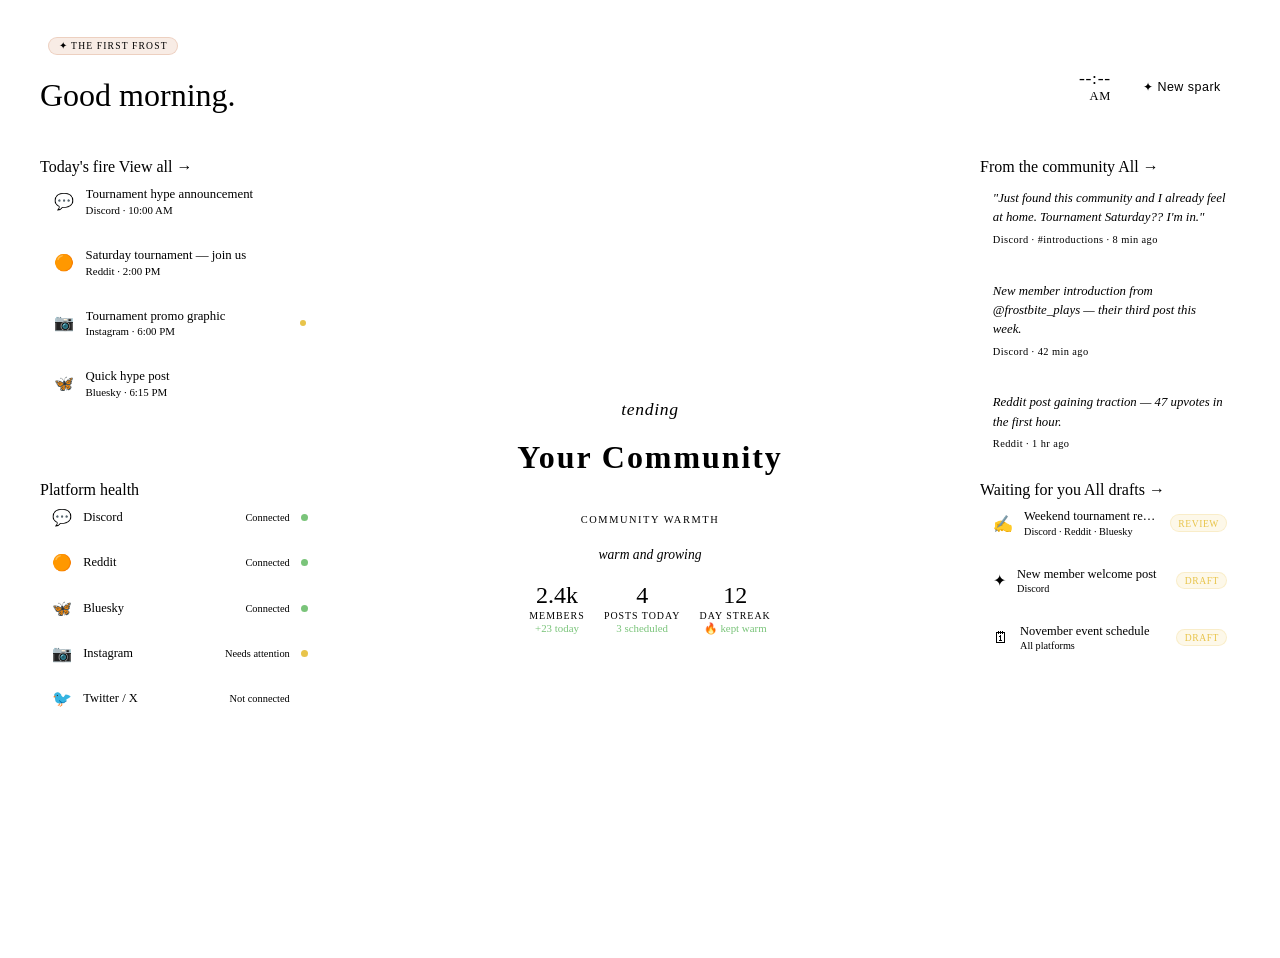
==== dashboard.html @ 23658ce7 "Create dashboard.html" ====
<!DOCTYPE html>
<html lang="en">
<head>
<meta charset="UTF-8">
<meta name="viewport" content="width=device-width, initial-scale=1.0">
<title>Commune Hearth — Your Hearth</title>
<link rel="stylesheet" href="shared/base.css">
<style>
html, body { height: 100%; overflow: hidden; }
.app-shell { display: flex; height: 100vh; }
.app-main  { flex: 1; height: 100vh; overflow-y: auto; display: flex; flex-direction: column; padding: 1.8rem 2rem; gap: 1.4rem; position: relative; }

.ambient-glow {
  position: fixed; bottom: -20%; left: calc(var(--nav-w) + 15%);
  width: 600px; height: 400px; pointer-events: none; z-index: 0;
  background: radial-gradient(ellipse, var(--hero-glow) 0%, transparent 70%);
  animation: ambBreath 8s ease-in-out infinite;
}
@keyframes ambBreath { 0%,100%{opacity:.7} 50%{opacity:1} }

/* TOPBAR */
.topbar { display: flex; align-items: center; justify-content: space-between; position: relative; z-index: 1; flex-shrink: 0; }
.greeting-eyebrow { font-size: 0.65rem; letter-spacing: 0.18em; text-transform: uppercase; color: var(--faint); margin-bottom: 0.3rem; display: flex; align-items: center; gap: 0.5rem; }
.season-badge { background: rgba(196,98,45,0.12); border: 1px solid rgba(196,98,45,0.2); border-radius: 2rem; padding: 0.15rem 0.6rem; font-size: 0.6rem; letter-spacing: 0.12em; color: var(--accent); }
.greeting-headline { font-family: var(--heading-font); font-size: clamp(1.4rem,2.5vw,2rem); font-weight: 300; line-height: 1.2; }
.greeting-headline em { font-style: italic; color: var(--accent2); }
.topbar-right { display: flex; align-items: center; gap: 0.8rem; }
.topbar-time { font-size: 0.78rem; color: var(--faint); letter-spacing: 0.06em; text-align: right; }
.topbar-time strong { display: block; font-size: 1.1rem; font-weight: 400; color: var(--muted); }
.compose-btn {
  background: var(--accent); color: var(--btn-text); border: none;
  padding: 0.6rem 1.2rem; border-radius: 2rem; font-family: 'DM Sans', sans-serif;
  font-size: 0.78rem; font-weight: 500; letter-spacing: 0.04em; cursor: pointer;
  display: flex; align-items: center; gap: 0.4rem; transition: all 0.3s;
}
.compose-btn:hover { background: var(--accent2); transform: translateY(-1px); box-shadow: 0 6px 20px rgba(var(--fire-glow-rgb),0.35); }

/* GRID */
.content-grid {
  flex: 1; display: grid; min-height: 0;
  grid-template-columns: 280px 1fr 260px;
  grid-template-rows: auto 1fr;
  gap: 1.2rem; position: relative; z-index: 1;
}

/* HEARTH CARD */
.hearth-card {
  grid-column: 2; grid-row: 1 / 3;
  display: flex; flex-direction: column; align-items: center;
  justify-content: center; gap: 1.2rem; position: relative; overflow: hidden;
}
.hearth-card::before {
  content: ''; position: absolute; inset: 0;
  background: radial-gradient(ellipse at 50% 80%, var(--hero-glow) 0%, transparent 60%);
  pointer-events: none;
}
.hearth-title { font-family: var(--heading-font); font-size: 1.1rem; font-weight: 300; font-style: italic; color: var(--muted); letter-spacing: 0.04em; }
.community-name { font-family: var(--heading-font); font-size: clamp(1.6rem,2.5vw,2.2rem); font-weight: 600; letter-spacing: 0.06em; }
.fire-container { width: 120px; position: relative; z-index: 1; }

/* WARMTH */
.warmth-row { display: flex; flex-direction: column; align-items: center; gap: 0.5rem; width: 100%; }
.warmth-label { font-size: 0.65rem; letter-spacing: 0.15em; text-transform: uppercase; color: var(--faint); }
.warmth-bar-wrap { width: 180px; height: 6px; background: rgba(255,255,255,0.06); border-radius: 3px; overflow: hidden; }
.warmth-bar { height: 100%; width: 72%; border-radius: 3px; background: linear-gradient(to right, var(--accent), var(--accent2)); box-shadow: 0 0 8px rgba(var(--fire-glow-rgb),0.5); animation: warmthPulse 3s ease-in-out infinite; }
@keyframes warmthPulse { 0%,100%{box-shadow:0 0 8px rgba(var(--fire-glow-rgb),0.4)} 50%{box-shadow:0 0 14px rgba(var(--fire-glow-rgb),0.7)} }
.warmth-reading { font-family: var(--heading-font); font-size: 0.85rem; font-style: italic; color: var(--accent2); }

/* STATS */
.quick-stats { display: flex; gap: 1.2rem; justify-content: center; }
.quick-stat { text-align: center; }
.quick-stat-num { font-family: var(--heading-font); font-size: 1.5rem; font-weight: 300; line-height: 1; }
.quick-stat-label { font-size: 0.62rem; letter-spacing: 0.1em; text-transform: uppercase; color: var(--faint); margin-top: 0.2rem; }
.quick-stat-delta { font-size: 0.68rem; color: #7ac47a; margin-top: 0.1rem; }

/* LEFT CARDS */
.todays-card    { grid-column: 1; grid-row: 1; }
.platforms-card { grid-column: 1; grid-row: 2; }

/* RIGHT CARDS */
.moments-card { grid-column: 3; grid-row: 1; }
.drafts-card  { grid-column: 3; grid-row: 2; }

/* POST ITEMS */
.post-items { display: flex; flex-direction: column; gap: 0.6rem; }
.post-item {
  display: flex; align-items: center; gap: 0.7rem;
  padding: 0.7rem 0.9rem; border: 1px solid var(--border);
  border-radius: 0.65rem; background: rgba(255,255,255,0.02);
  cursor: pointer; transition: all 0.25s;
  animation: slideIn 0.5s ease forwards; opacity: 0;
}
.post-item:hover { border-color: var(--accent); background: rgba(196,98,45,0.05); transform: translateX(3px); }
.post-item:nth-child(1){animation-delay:0.1s} .post-item:nth-child(2){animation-delay:0.2s}
.post-item:nth-child(3){animation-delay:0.3s} .post-item:nth-child(4){animation-delay:0.4s}
@keyframes slideIn { from{opacity:0;transform:translateX(-8px)} to{opacity:1;transform:translateX(0)} }
.post-info { flex: 1; min-width: 0; }
.post-title { font-size: 0.8rem; color: var(--text); white-space: nowrap; overflow: hidden; text-overflow: ellipsis; }
.post-time  { font-size: 0.68rem; color: var(--faint); margin-top: 0.1rem; }
.post-status { width: 6px; height: 6px; border-radius: 50%; flex-shrink: 0; }
.post-status.scheduled { background: var(--accent2); animation: dotBlink 2s ease-in-out infinite; }
.post-status.draft     { background: var(--faint); }
.post-status.review    { background: #e8c44a; animation: dotBlink 2s ease-in-out infinite; }
@keyframes dotBlink { 0%,100%{opacity:1} 50%{opacity:0.4} }

/* PLATFORM ROWS */
.platform-rows { display: flex; flex-direction: column; gap: 0.55rem; }
.platform-row {
  display: flex; align-items: center; gap: 0.7rem; padding: 0.55rem 0.75rem;
  border-radius: 0.5rem; background: rgba(255,255,255,0.02); transition: background 0.2s;
}
.platform-row:hover { background: var(--surface2); }
.p-name { font-size: 0.78rem; color: var(--muted); flex: 1; }
.p-indicator { width: 7px; height: 7px; border-radius: 50%; flex-shrink: 0; animation: dotBlink 2.5s ease-in-out infinite; }
.p-indicator.ok   { background: #7ac47a; }
.p-indicator.warn { background: #e8c44a; animation: dotBlink 1s ease-in-out infinite; }
.p-indicator.off  { background: var(--faint); animation: none; }
.p-status-text { font-size: 0.65rem; color: var(--faint); }

/* MOMENTS */
.moment-items { display: flex; flex-direction: column; gap: 0.7rem; }
.moment-item {
  padding: 0.8rem; border: 1px solid var(--border); border-radius: 0.65rem;
  background: rgba(255,255,255,0.02); transition: border-color 0.3s; cursor: pointer;
  animation: fadeUp 0.5s ease forwards; opacity: 0;
}
.moment-item:nth-child(1){animation-delay:0.2s} .moment-item:nth-child(2){animation-delay:0.35s}
.moment-item:nth-child(3){animation-delay:0.5s}
.moment-item:hover { border-color: rgba(196,98,45,0.3); }
@keyframes fadeUp { from{opacity:0;transform:translateY(6px)} to{opacity:1;transform:translateY(0)} }
.moment-text { font-size: 0.8rem; color: var(--muted); line-height: 1.5; font-style: italic; }
.moment-meta { font-size: 0.65rem; color: var(--faint); margin-top: 0.4rem; letter-spacing: 0.04em; }

/* DRAFTS */
.draft-items { display: flex; flex-direction: column; gap: 0.55rem; }
.draft-item {
  display: flex; align-items: center; gap: 0.7rem; padding: 0.65rem 0.8rem;
  border: 1px solid var(--border); border-radius: 0.6rem;
  cursor: pointer; transition: all 0.25s; background: rgba(255,255,255,0.02);
}
.draft-item:hover { border-color: var(--accent); background: rgba(196,98,45,0.04); }
.draft-info { flex: 1; min-width: 0; }
.draft-title { font-size: 0.78rem; color: var(--text); white-space: nowrap; overflow: hidden; text-overflow: ellipsis; }
.draft-platforms { font-size: 0.64rem; color: var(--faint); margin-top: 0.1rem; }
.draft-badge {
  font-size: 0.6rem; letter-spacing: 0.06em; text-transform: uppercase;
  padding: 0.15rem 0.45rem; border-radius: 2rem; white-space: nowrap;
  background: rgba(232,196,74,0.12); color: #e8c44a; border: 1px solid rgba(232,196,74,0.2);
}

/* STATUS BAR */
.status-bar {
  display: flex; align-items: center; gap: 1.5rem;
  padding: 0.6rem 0; border-top: 1px solid var(--border);
  flex-shrink: 0; position: relative; z-index: 1; flex-wrap: wrap;
}
.status-item { display: flex; align-items: center; gap: 0.4rem; font-size: 0.72rem; color: var(--faint); }
.status-dot { width: 5px; height: 5px; border-radius: 50%; background: #7ac47a; animation: dotBlink 3s ease-in-out infinite; }
.status-bar-right { margin-left: auto; display: flex; align-items: center; gap: 0.5rem; font-size: 0.68rem; color: var(--faint); }
.chapter-badge {
  background: rgba(196,98,45,0.1); border: 1px solid rgba(196,98,45,0.2);
  border-radius: 2rem; padding: 0.2rem 0.7rem; font-size: 0.62rem;
  letter-spacing: 0.1em; color: var(--accent); animation: chapterGlow 4s ease-in-out infinite;
}
@keyframes chapterGlow { 0%,100%{opacity:0.7} 50%{opacity:1} }

/* RESPONSIVE */
@media (max-width: 1024px) {
  .content-grid { grid-template-columns: 1fr 1fr; grid-template-rows: auto auto auto; }
  .hearth-card    { grid-column: 1/3; grid-row: 1; flex-direction: row; justify-content: space-around; }
  .todays-card    { grid-column: 1; grid-row: 2; }
  .platforms-card { grid-column: 2; grid-row: 2; }
  .moments-card   { grid-column: 1; grid-row: 3; }
  .drafts-card    { grid-column: 2; grid-row: 3; }
  html, body { overflow: auto; height: auto; }
  .app-main { overflow-y: auto; height: auto; min-height: calc(100vh - 52px); }
}
@media (max-width: 599px) {
  .content-grid { grid-template-columns: 1fr; }
  .hearth-card    { grid-column:1; grid-row:1; flex-direction: column; }
  .todays-card    { grid-column:1; grid-row:2; }
  .moments-card   { grid-column:1; grid-row:3; }
  .platforms-card { grid-column:1; grid-row:4; }
  .drafts-card    { grid-column:1; grid-row:5; }
  .topbar { flex-wrap: wrap; gap: 0.8rem; }
  .topbar-right { width: 100%; justify-content: space-between; }
  .topbar-time { display: none; }
  .status-bar-right { margin-left: 0; }
}
</style>
</head>
<body>

<div class="app-shell">
  <div id="sidebar-mount"></div>
  <div id="theme-panel-mount"></div>

  <main class="app-main">
    <div class="ambient-glow"></div>

    <!-- TOPBAR -->
    <div class="topbar">
      <div>
        <div class="greeting-eyebrow">
          <span id="date-display"></span>
          <span class="season-badge">✦ The First Frost</span>
        </div>
        <h1 class="greeting-headline" id="greeting-headline">Good morning.</h1>
      </div>
      <div class="topbar-right">
        <div class="topbar-time">
          <strong id="clock-display">--:--</strong>
          <span id="ampm-display">AM</span>
        </div>
        <button class="compose-btn" onclick="navigateTo('workspace.html')">✦ New spark</button>
      </div>
    </div>

    <!-- GRID -->
    <div class="content-grid">

      <!-- TODAY'S FIRE -->
      <div class="card todays-card">
        <div class="card-label">Today's fire <span class="card-label-action">View all →</span></div>
        <div class="post-items" id="posts-list">
          <div class="post-item"><span>💬</span><div class="post-info"><div class="post-title">Tournament hype announcement</div><div class="post-time">Discord · 10:00 AM</div></div><div class="post-status scheduled"></div></div>
          <div class="post-item"><span>🟠</span><div class="post-info"><div class="post-title">Saturday tournament — join us</div><div class="post-time">Reddit · 2:00 PM</div></div><div class="post-status scheduled"></div></div>
          <div class="post-item"><span>📷</span><div class="post-info"><div class="post-title">Tournament promo graphic</div><div class="post-time">Instagram · 6:00 PM</div></div><div class="post-status review"></div></div>
          <div class="post-item"><span>🦋</span><div class="post-info"><div class="post-title">Quick hype post</div><div class="post-time">Bluesky · 6:15 PM</div></div><div class="post-status draft"></div></div>
        </div>
      </div>

      <!-- HEARTH -->
      <div class="card hearth-card">
        <div class="hearth-title">tending</div>
        <div class="community-name" id="community-name">Your Community</div>
        <div class="fire-container" id="fire-container"></div>
        <div class="warmth-row">
          <div class="warmth-label">Community warmth</div>
          <div class="warmth-bar-wrap"><div class="warmth-bar"></div></div>
          <div class="warmth-reading">warm and growing</div>
        </div>
        <div class="quick-stats">
          <div class="quick-stat"><div class="quick-stat-num">2.4k</div><div class="quick-stat-label">Members</div><div class="quick-stat-delta">+23 today</div></div>
          <div class="quick-stat"><div class="quick-stat-num">4</div><div class="quick-stat-label">Posts today</div><div class="quick-stat-delta">3 scheduled</div></div>
          <div class="quick-stat"><div class="quick-stat-num">12</div><div class="quick-stat-label">Day streak</div><div class="quick-stat-delta">🔥 kept warm</div></div>
        </div>
      </div>

      <!-- MOMENTS -->
      <div class="card moments-card">
        <div class="card-label">From the community <span class="card-label-action">All →</span></div>
        <div class="moment-items">
          <div class="moment-item"><div class="moment-text">"Just found this community and I already feel at home. Tournament Saturday?? I'm in."</div><div class="moment-meta">Discord · #introductions · 8 min ago</div></div>
          <div class="moment-item"><div class="moment-text">New member introduction from @frostbite_plays — their third post this week.</div><div class="moment-meta">Discord · 42 min ago</div></div>
          <div class="moment-item"><div class="moment-text">Reddit post gaining traction — 47 upvotes in the first hour.</div><div class="moment-meta">Reddit · 1 hr ago</div></div>
        </div>
      </div>

      <!-- PLATFORMS -->
      <div class="card platforms-card">
        <div class="card-label">Platform health</div>
        <div class="platform-rows" id="platform-rows">
          <div class="platform-row"><span>💬</span><span class="p-name">Discord</span><span class="p-status-text">Connected</span><span class="p-indicator ok"></span></div>
          <div class="platform-row"><span>🟠</span><span class="p-name">Reddit</span><span class="p-status-text">Connected</span><span class="p-indicator ok"></span></div>
          <div class="platform-row"><span>🦋</span><span class="p-name">Bluesky</span><span class="p-status-text">Connected</span><span class="p-indicator ok"></span></div>
          <div class="platform-row"><span>📷</span><span class="p-name">Instagram</span><span class="p-status-text">Needs attention</span><span class="p-indicator warn"></span></div>
          <div class="platform-row"><span>🐦</span><span class="p-name">Twitter / X</span><span class="p-status-text">Not connected</span><span class="p-indicator off"></span></div>
        </div>
      </div>

      <!-- DRAFTS -->
      <div class="card drafts-card">
        <div class="card-label">Waiting for you <span class="card-label-action" onclick="navigateTo('workspace.html')">All drafts →</span></div>
        <div class="draft-items">
          <div class="draft-item" onclick="navigateTo('workspace.html')"><span>✍️</span><div class="draft-info"><div class="draft-title">Weekend tournament recap</div><div class="draft-platforms">Discord · Reddit · Bluesky</div></div><span class="draft-badge">Review</span></div>
          <div class="draft-item" onclick="navigateTo('workspace.html')"><span>✦</span><div class="draft-info"><div class="draft-title">New member welcome post</div><div class="draft-platforms">Discord</div></div><span class="draft-badge">Draft</span></div>
          <div class="draft-item" onclick="navigateTo('workspace.html')"><span>🗓</span><div class="draft-info"><div class="draft-title">November event schedule</div><div class="draft-platforms">All platforms</div></div><span class="draft-badge">Draft</span></div>
        </div>
      </div>

    </div>

    <!-- STATUS BAR -->
    <div class="status-bar">
      <div class="status-item"><span class="status-dot"></span>All systems tending</div>
      <div class="status-item">Last spark: 2 hours ago</div>
      <div class="status-item">4 posts this week</div>
      <div class="status-bar-right">Now playing &nbsp;<span class="chapter-badge">✦ Chapter One — The First Frost</span></div>
    </div>
  </main>
</div>

<script src="shared/storage.js"></script>
<script src="shared/theme.js"></script>
<script src="shared/nav.js"></script>
<script src="shared/fire.js"></script>
<script>
  // Guard — redirect to onboarding if not set up
  if (!HS.isOnboarded()) { window.location.href = 'onboarding.html'; }

  initTheme();
  mountSidebar('dashboard');
  mountThemePanel();
  setTimeout(syncThemePanelUI, 50);

  // Load user data
  const user = HS.getUser();
  if (user.community) {
    document.getElementById('community-name').textContent = user.community;
    document.title = user.community + ' Hearth — Commune Hearth';
  }
  document.getElementById('greeting-headline').innerHTML = buildGreeting(user.name);
  startClock('clock-display', 'ampm-display');
  formatDate(document.getElementById('date-display'));

  // Mount fire
  mountFire('fire-container');
</script>
</body>
</html>
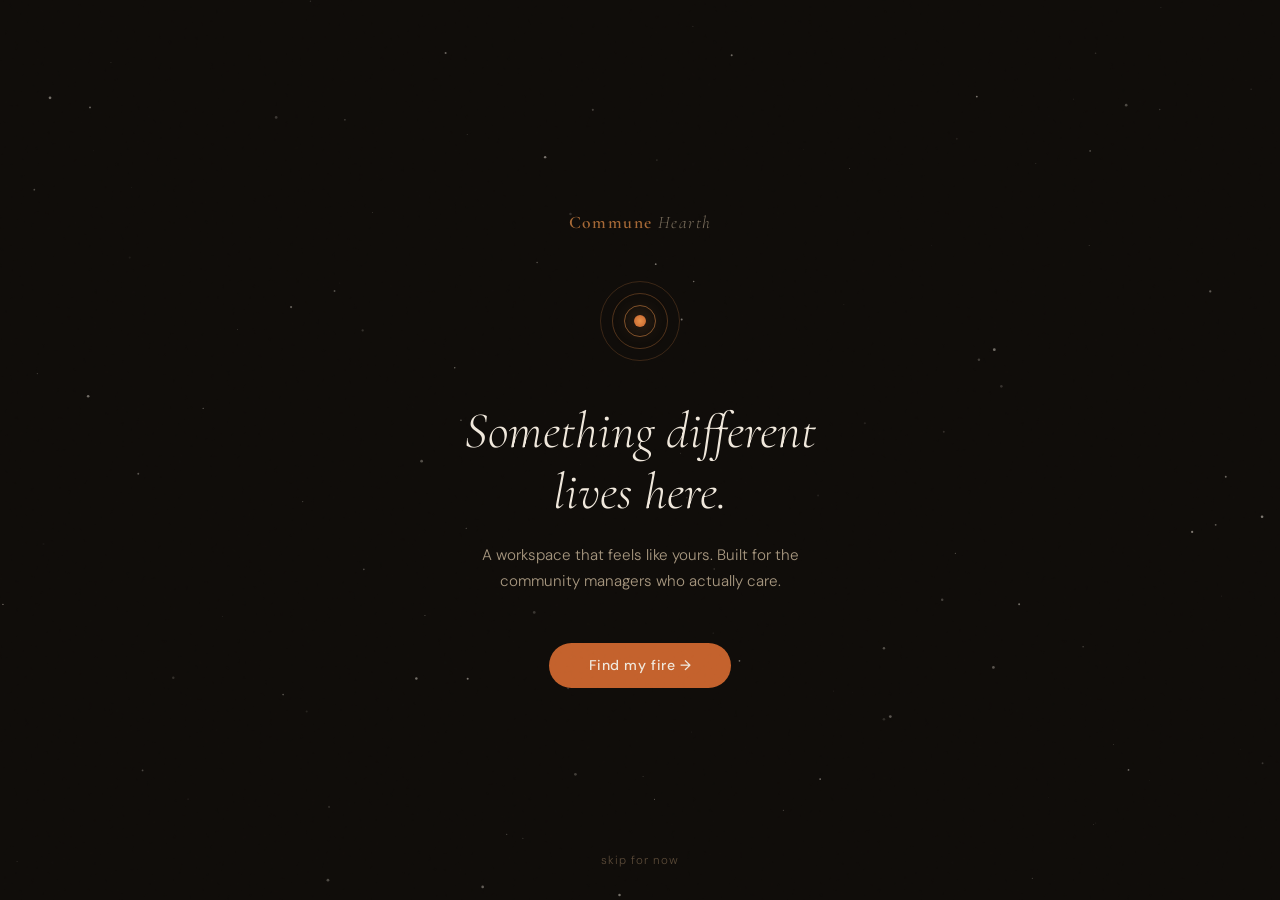
==== commit 5e23948e: "Update dashboard.html" ====
--- a/dashboard.html
+++ b/dashboard.html
@@ -56,7 +56,29 @@
 }
 .hearth-title { font-family: var(--heading-font); font-size: 1.1rem; font-weight: 300; font-style: italic; color: var(--muted); letter-spacing: 0.04em; }
 .community-name { font-family: var(--heading-font); font-size: clamp(1.6rem,2.5vw,2.2rem); font-weight: 600; letter-spacing: 0.06em; }
-.fire-container { width: 120px; position: relative; z-index: 1; }
+
+/* ARCH SCENE */
+.hearth-scene {
+  position: relative; width: 100%; flex: 1;
+  display: flex; align-items: flex-end; justify-content: center;
+  min-height: 220px; max-height: 320px;
+}
+#hearth-ember-canvas {
+  position: absolute; inset: 0; width: 100%; height: 100%;
+  pointer-events: none; z-index: 2;
+}
+.hearth-arch {
+  position: absolute; bottom: 0; left: 50%; transform: translateX(-50%);
+  width: 88%; z-index: 0; opacity: 0.55;
+}
+.hearth-hearthstone {
+  position: absolute; bottom: 0; left: 50%; transform: translateX(-50%);
+  width: 75%; z-index: 1;
+}
+.fire-container {
+  width: 170px; position: relative; z-index: 3;
+  margin-bottom: 18px; flex-shrink: 0;
+}
 
 /* WARMTH */
 .warmth-row { display: flex; flex-direction: column; align-items: center; gap: 0.5rem; width: 100%; }
@@ -150,17 +172,28 @@
 
 /* STATUS BAR */
 .status-bar {
-  display: flex; align-items: center; gap: 1.5rem;
-  padding: 0.6rem 0; border-top: 1px solid var(--border);
-  flex-shrink: 0; position: relative; z-index: 1; flex-wrap: wrap;
-}
-.status-item { display: flex; align-items: center; gap: 0.4rem; font-size: 0.72rem; color: var(--faint); }
-.status-dot { width: 5px; height: 5px; border-radius: 50%; background: #7ac47a; animation: dotBlink 3s ease-in-out infinite; }
-.status-bar-right { margin-left: auto; display: flex; align-items: center; gap: 0.5rem; font-size: 0.68rem; color: var(--faint); }
+  display: flex; align-items: center;
+  gap: 1rem; padding: 0.5rem 0;
+  border-top: 1px solid var(--border);
+  flex-shrink: 0; position: relative; z-index: 1;
+  overflow: hidden;
+}
+.status-item {
+  display: flex; align-items: center; gap: 0.4rem;
+  font-size: 0.68rem; color: var(--faint);
+  white-space: nowrap; flex-shrink: 0;
+}
+.status-dot { width: 5px; height: 5px; border-radius: 50%; background: #7ac47a; animation: dotBlink 3s ease-in-out infinite; flex-shrink: 0; }
+.status-bar-right {
+  margin-left: auto; display: flex; align-items: center;
+  gap: 0.5rem; font-size: 0.68rem; color: var(--faint);
+  white-space: nowrap; flex-shrink: 0;
+}
 .chapter-badge {
   background: rgba(196,98,45,0.1); border: 1px solid rgba(196,98,45,0.2);
   border-radius: 2rem; padding: 0.2rem 0.7rem; font-size: 0.62rem;
   letter-spacing: 0.1em; color: var(--accent); animation: chapterGlow 4s ease-in-out infinite;
+  white-space: nowrap;
 }
 @keyframes chapterGlow { 0%,100%{opacity:0.7} 50%{opacity:1} }
 
@@ -183,6 +216,8 @@
   .platforms-card { grid-column:1; grid-row:4; }
   .drafts-card    { grid-column:1; grid-row:5; }
   .topbar { flex-wrap: wrap; gap: 0.8rem; }
+  .status-item:not(:first-child) { display: none; }
+  .status-bar-right { margin-left: auto; }
   .topbar-right { width: 100%; justify-content: space-between; }
   .topbar-time { display: none; }
   .status-bar-right { margin-left: 0; }
@@ -234,7 +269,47 @@
       <div class="card hearth-card">
         <div class="hearth-title">tending</div>
         <div class="community-name" id="community-name">Your Community</div>
-        <div class="fire-container" id="fire-container"></div>
+
+        <!-- SCENE: arch + fire + embers -->
+        <div class="hearth-scene">
+          <canvas id="hearth-ember-canvas"></canvas>
+
+          <!-- ARCH (SVG silhouette) -->
+          <svg class="hearth-arch" viewBox="0 0 320 200" xmlns="http://www.w3.org/2000/svg">
+            <path d="M10,200 L10,90 Q10,20 80,20 L160,20 Q230,20 230,90 L230,200 Z"
+              fill="none" stroke="var(--accent)" stroke-width="2.5"
+              stroke-linecap="round" stroke-linejoin="round"
+              stroke-dasharray="6,4" opacity="0.5"/>
+            <path d="M30,200 L30,95 Q30,42 80,42 L160,42 Q210,42 210,95 L210,200 Z"
+              fill="var(--accent)" opacity="0.04"/>
+            <!-- keystone -->
+            <polygon points="110,14 130,14 135,28 105,28"
+              fill="var(--accent)" opacity="0.3"/>
+            <!-- side bricks suggestion -->
+            <line x1="10" y1="120" x2="30" y2="120" stroke="var(--accent)" stroke-width="1" opacity="0.25"/>
+            <line x1="10" y1="150" x2="30" y2="150" stroke="var(--accent)" stroke-width="1" opacity="0.25"/>
+            <line x1="10" y1="180" x2="30" y2="180" stroke="var(--accent)" stroke-width="1" opacity="0.25"/>
+            <line x1="210" y1="120" x2="230" y2="120" stroke="var(--accent)" stroke-width="1" opacity="0.25"/>
+            <line x1="210" y1="150" x2="230" y2="150" stroke="var(--accent)" stroke-width="1" opacity="0.25"/>
+            <line x1="210" y1="180" x2="230" y2="180" stroke="var(--accent)" stroke-width="1" opacity="0.25"/>
+          </svg>
+
+          <!-- HEARTHSTONE (the floor shelf) -->
+          <svg class="hearth-hearthstone" viewBox="0 0 300 28" xmlns="http://www.w3.org/2000/svg">
+            <rect x="0" y="6" width="300" height="16" rx="4"
+              fill="var(--accent)" opacity="0.12"/>
+            <rect x="8" y="2" width="284" height="10" rx="3"
+              fill="var(--accent)" opacity="0.08"/>
+            <!-- stone seams -->
+            <line x1="75"  y1="6" x2="75"  y2="22" stroke="var(--accent)" stroke-width="0.8" opacity="0.2"/>
+            <line x1="150" y1="6" x2="150" y2="22" stroke="var(--accent)" stroke-width="0.8" opacity="0.2"/>
+            <line x1="225" y1="6" x2="225" y2="22" stroke="var(--accent)" stroke-width="0.8" opacity="0.2"/>
+          </svg>
+
+          <!-- FIRE -->
+          <div class="fire-container" id="fire-container"></div>
+        </div>
+
         <div class="warmth-row">
           <div class="warmth-label">Community warmth</div>
           <div class="warmth-bar-wrap"><div class="warmth-bar"></div></div>
@@ -316,6 +391,107 @@
 
   // Mount fire
   mountFire('fire-container');
+
+  // ── HEARTH CARD EMBERS ───────────────────────────────────
+  (function initHearthEmbers() {
+    const canvas = document.getElementById('hearth-ember-canvas');
+    if (!canvas) return;
+    const ctx = canvas.getContext('2d');
+
+    function resize() {
+      canvas.width  = canvas.offsetWidth;
+      canvas.height = canvas.offsetHeight;
+    }
+    resize();
+    window.addEventListener('resize', resize);
+
+    function getColors() {
+      const s = getComputedStyle(document.documentElement);
+      return [
+        s.getPropertyValue('--accent').trim()       || '#c4622d',
+        s.getPropertyValue('--accent2').trim()      || '#e8924a',
+        s.getPropertyValue('--fire-bright').trim()  || '#ffe066',
+        s.getPropertyValue('--fire-top').trim()     || '#fff5cc',
+      ];
+    }
+
+    function spawn() {
+      const w = canvas.width, h = canvas.height;
+      const colors = getColors();
+      // Embers rise from the fire area — center bottom of canvas
+      const spread = w * 0.22;
+      return {
+        x:       w * 0.5 + (Math.random() - 0.5) * spread,
+        y:       h * 0.78,
+        r:       0.8 + Math.random() * 3.2,
+        vx:      (Math.random() - 0.5) * 0.55,
+        vy:      -(0.5 + Math.random() * 1.4),
+        alpha:   0,
+        maxAlpha: 0.2 + Math.random() * 0.55,
+        life:    0,
+        maxLife: 90 + Math.random() * 140,
+        color:   colors[Math.floor(Math.random() * colors.length)],
+        wobble:  (Math.random() - 0.5) * 0.018,
+      };
+    }
+
+    let embers = [];
+    for (let i = 0; i < 18; i++) {
+      const e = spawn();
+      e.life = Math.random() * e.maxLife;
+      embers.push(e);
+    }
+
+    function draw() {
+      ctx.clearRect(0, 0, canvas.width, canvas.height);
+
+      if (Math.random() < 0.12 && embers.length < 26) embers.push(spawn());
+      embers = embers.filter(e => e.life < e.maxLife);
+
+      embers.forEach(e => {
+        e.life++;
+        e.vx += e.wobble;
+        e.x  += e.vx;
+        e.y  += e.vy;
+
+        const quarter = e.maxLife * 0.25;
+        if (e.life < quarter) {
+          e.alpha = e.maxAlpha * (e.life / quarter);
+        } else if (e.life > e.maxLife * 0.65) {
+          e.alpha = e.maxAlpha * (1 - (e.life - e.maxLife * 0.65) / (e.maxLife * 0.35));
+        } else {
+          e.alpha = e.maxAlpha;
+        }
+        e.alpha = Math.max(0, e.alpha);
+
+        ctx.save();
+        ctx.globalAlpha = e.alpha;
+
+        // Glow for larger embers
+        if (e.r > 2) {
+          const grd = ctx.createRadialGradient(e.x, e.y, 0, e.x, e.y, e.r * 3);
+          grd.addColorStop(0, e.color + '50');
+          grd.addColorStop(1, 'transparent');
+          ctx.beginPath();
+          ctx.arc(e.x, e.y, e.r * 3, 0, Math.PI * 2);
+          ctx.fillStyle = grd;
+          ctx.fill();
+        }
+
+        // Ember dot — slightly oval, rotates as it rises
+        ctx.beginPath();
+        ctx.ellipse(e.x, e.y, e.r, e.r * 0.7, e.life * 0.03, 0, Math.PI * 2);
+        ctx.fillStyle = e.color;
+        ctx.fill();
+
+        ctx.restore();
+      });
+
+      requestAnimationFrame(draw);
+    }
+
+    draw();
+  })();
 </script>
 </body>
 </html>
--- a/shared/base.css
+++ b/shared/base.css
@@ -0,0 +1,279 @@
+/* ============================================================
+   Commune Hearth — Base Styles
+   Shared across all pages. Page-specific styles live in
+   each HTML file's <style> block.
+   ============================================================ */
+
+@import url('https://fonts.googleapis.com/css2?family=Cormorant+Garamond:ital,wght@0,300;0,400;0,600;1,300;1,400&family=DM+Sans:wght@300;400;500&family=Syne:wght@400;700;800&family=Fraunces:ital,wght@0,300;0,600;1,300;1,600&display=swap');
+
+/* ── CSS VARIABLES (defaults — overridden by theme.js) ── */
+:root {
+  --bg: #100d0a; --bg2: #1a1410; --bg3: #221a12;
+  --surface: rgba(255,255,255,0.04); --surface2: rgba(255,255,255,0.07);
+  --border: rgba(255,255,255,0.07); --border2: rgba(255,255,255,0.13);
+  --accent: #c4622d; --accent2: #e8924a;
+  --text: #f0e8dc; --muted: #a89880; --faint: #5a4a38;
+  --btn-text: #f0e8dc; --never-bg: #2d1f0e;
+  --heading-font: 'Cormorant Garamond', serif; --heading-weight: 300;
+  --active-nav-bg: rgba(196,98,45,0.15); --hero-glow: rgba(196,98,45,0.15);
+  --fire-core: #ff4500; --fire-mid: #ff8c00; --fire-bright: #ffe066;
+  --fire-top: #fff5cc; --fire-glow-rgb: 255,107,0;
+  --nav-w: 64px;
+}
+
+/* ── RESET ── */
+*, *::before, *::after { box-sizing: border-box; margin: 0; padding: 0; }
+
+/* ── BASE ── */
+html { scroll-behavior: smooth; }
+body {
+  background-color: var(--bg);
+  color: var(--text);
+  font-family: 'DM Sans', sans-serif;
+  font-weight: 300;
+  overflow-x: hidden;
+  transition: background-color 0.35s, color 0.35s,
+              opacity 0.28s ease, transform 0.28s ease;
+}
+
+/* ── GRAIN ── */
+body::before {
+  content: ''; position: fixed; inset: 0; pointer-events: none; z-index: 999;
+  background-image: url("data:image/svg+xml,%3Csvg viewBox='0 0 200 200' xmlns='http://www.w3.org/2000/svg'%3E%3Cfilter id='n'%3E%3CfeTurbulence type='fractalNoise' baseFrequency='0.85' numOctaves='4' stitchTiles='stitch'/%3E%3C/filter%3E%3Crect width='100%25' height='100%25' filter='url(%23n)' opacity='0.025'/%3E%3C/svg%3E");
+  opacity: 0.3;
+}
+
+/* ── PAGE TRANSITIONS ── */
+body.page-exit  { opacity: 0; transform: translateY(-6px); }
+body.page-enter { opacity: 0; transform: translateY(8px);  }
+
+/* ── SCROLLBAR ── */
+::-webkit-scrollbar { width: 4px; height: 4px; }
+::-webkit-scrollbar-track { background: transparent; }
+::-webkit-scrollbar-thumb { background: var(--faint); border-radius: 2px; }
+
+/* ── SIDEBAR ── */
+#sidebar-mount {
+  width: var(--nav-w); height: 100vh;
+  background: var(--bg2); border-right: 1px solid var(--border);
+  display: flex; flex-direction: column;
+  align-items: center; padding: 1.2rem 0;
+  flex-shrink: 0; z-index: 10;
+  transition: background 0.35s, border-color 0.35s;
+  position: relative;
+}
+.sidebar-logo {
+  width: 34px; height: 34px; border-radius: 50%;
+  background: radial-gradient(circle at 40% 40%, var(--accent2), var(--accent));
+  display: flex; align-items: center; justify-content: center;
+  font-size: 0.9rem; margin-bottom: 2rem; flex-shrink: 0;
+  box-shadow: 0 0 16px rgba(196,98,45,0.35);
+  animation: logoGlow 4s ease-in-out infinite; cursor: pointer;
+}
+@keyframes logoGlow {
+  0%,100%{box-shadow:0 0 16px rgba(196,98,45,0.35)}
+  50%{box-shadow:0 0 28px rgba(232,146,74,0.55)}
+}
+.nav-items {
+  display: flex; flex-direction: column;
+  gap: 0.2rem; flex: 1; width: 100%; padding: 0 0.6rem;
+}
+.nav-item {
+  width: 100%; aspect-ratio: 1; border-radius: 0.6rem;
+  display: flex; align-items: center; justify-content: center;
+  font-size: 1.1rem; cursor: pointer; transition: all 0.2s;
+  position: relative; background: none; border: none; color: var(--muted);
+}
+.nav-item:hover { background: var(--surface); color: var(--text); }
+.nav-item.active { background: var(--active-nav-bg); color: var(--accent2); }
+.nav-icon { pointer-events: none; }
+.nav-tooltip {
+  position: absolute; left: calc(100% + 0.7rem); top: 50%;
+  transform: translateY(-50%); background: var(--bg3);
+  border: 1px solid var(--border2); color: var(--text);
+  font-size: 0.7rem; letter-spacing: 0.06em; padding: 0.28rem 0.65rem;
+  border-radius: 0.4rem; white-space: nowrap;
+  opacity: 0; pointer-events: none; transition: opacity 0.2s; z-index: 100;
+}
+.nav-item:hover .nav-tooltip { opacity: 1; }
+.sidebar-bottom {
+  padding: 0 0.6rem; display: flex;
+  flex-direction: column; gap: 0.2rem; width: 100%;
+}
+.sidebar-avatar {
+  width: 100%; aspect-ratio: 1; border-radius: 0.6rem;
+  background: var(--surface2); border: 1px solid var(--border);
+  display: flex; align-items: center; justify-content: center;
+  font-family: var(--heading-font); font-size: 1rem; font-weight: 600;
+  color: var(--muted); cursor: pointer; transition: all 0.2s;
+}
+.sidebar-avatar:hover { border-color: var(--accent); color: var(--accent2); }
+
+/* ── COMMON LAYOUT ── */
+.app-shell { display: flex; height: 100vh; overflow: hidden; }
+.app-main  { flex: 1; height: 100vh; overflow-y: auto; }
+
+/* ── CARD ── */
+.card {
+  background: var(--surface); border: 1px solid var(--border);
+  border-radius: 1rem; padding: 1.3rem; transition: border-color 0.3s;
+}
+.card:hover { border-color: var(--border2); }
+.card-label {
+  font-size: 0.62rem; letter-spacing: 0.18em; text-transform: uppercase;
+  color: var(--faint); margin-bottom: 0.9rem;
+  display: flex; align-items: center; justify-content: space-between;
+  transition: color 0.35s;
+}
+.card-label-action {
+  font-size: 0.6rem; color: var(--accent); cursor: pointer;
+  letter-spacing: 0.08em; transition: color 0.2s;
+}
+.card-label-action:hover { color: var(--accent2); }
+
+/* ── BUTTONS ── */
+.btn-primary {
+  background: var(--accent); color: var(--btn-text); border: none;
+  padding: 0.88rem 2.1rem; border-radius: 3rem;
+  font-family: 'DM Sans', sans-serif; font-size: 0.88rem;
+  font-weight: 500; letter-spacing: 0.04em;
+  cursor: pointer; text-decoration: none; display: inline-block;
+  transition: background 0.3s, transform 0.3s, box-shadow 0.3s;
+}
+.btn-primary:hover {
+  background: var(--accent2); transform: translateY(-2px);
+  box-shadow: 0 8px 28px rgba(var(--fire-glow-rgb),0.3);
+}
+.btn-ghost {
+  background: none; border: 1px solid var(--border2);
+  color: var(--muted); padding: 0.88rem 1.6rem; border-radius: 3rem;
+  font-family: 'DM Sans', sans-serif; font-size: 0.88rem;
+  cursor: pointer; transition: all 0.3s;
+}
+.btn-ghost:hover { color: var(--text); border-color: var(--muted); }
+
+/* ── SECTION LABEL ── */
+.section-label {
+  font-size: 0.68rem; letter-spacing: 0.2em; text-transform: uppercase;
+  color: var(--accent); margin-bottom: 1.5rem;
+  display: flex; align-items: center; gap: 0.8rem; transition: color 0.35s;
+}
+.section-label::before {
+  content: ''; display: block; width: 1.8rem; height: 1px;
+  background: var(--accent); transition: background 0.35s;
+}
+
+/* ── THEME PANEL ── */
+#theme-panel-mount { position: relative; }
+.tp-overlay {
+  position: fixed; inset: 0; z-index: 200;
+  background: rgba(0,0,0,0.45); backdrop-filter: blur(4px);
+  opacity: 0; pointer-events: none; transition: opacity 0.3s;
+}
+.tp-overlay.open { opacity: 1; pointer-events: all; }
+.tp-panel {
+  position: fixed; top: 0; left: 0; bottom: 0; z-index: 201;
+  width: 300px; background: var(--bg2); border-right: 1px solid var(--border2);
+  padding: 1.8rem 1.4rem; display: flex; flex-direction: column;
+  gap: 1.1rem; overflow-y: auto;
+  transition: transform 0.35s cubic-bezier(0.34,1.2,0.64,1);
+  transform: translateX(-100%);
+}
+.tp-panel.open { transform: translateX(var(--nav-w)); }
+.tp-close {
+  position: absolute; top: 1.2rem; right: 1.2rem;
+  background: none; border: none; color: var(--faint);
+  cursor: pointer; font-size: 1rem; transition: color 0.2s;
+}
+.tp-close:hover { color: var(--text); }
+.tp-head {}
+.tp-title {
+  font-family: var(--heading-font); font-size: 1.4rem;
+  font-weight: 300; font-style: italic; color: var(--text);
+}
+.tp-sub { font-size: 0.72rem; letter-spacing: 0.1em; text-transform: uppercase; color: var(--faint); }
+.tp-sect-label {
+  font-size: 0.62rem; letter-spacing: 0.16em; text-transform: uppercase; color: var(--faint);
+}
+.tp-presets { display: grid; grid-template-columns: repeat(2,1fr); gap: 0.7rem; }
+.tp-preset {
+  border-radius: 0.75rem; border: 2px solid transparent;
+  cursor: pointer; overflow: hidden; transition: all 0.25s; position: relative;
+}
+.tp-preset:hover { transform: scale(1.03); }
+.tp-preset.active { border-color: var(--accent2); }
+.tp-swatch { width: 100%; aspect-ratio: 16/9; }
+.tp-preset span {
+  position: absolute; bottom: 0; left: 0; right: 0; padding: 0.25rem 0.5rem;
+  background: rgba(0,0,0,0.5); font-size: 0.65rem; letter-spacing: 0.1em;
+  text-transform: uppercase; color: #fff;
+}
+.tp-divider { height: 1px; background: var(--border); }
+.tp-colors { display: flex; flex-direction: column; gap: 0.65rem; }
+.tp-row { display: flex; align-items: center; gap: 0.6rem; }
+.tp-label { font-size: 0.75rem; color: var(--muted); flex: 1; }
+.tp-sw-wrap {
+  width: 1.6rem; height: 1.6rem; border-radius: 0.35rem;
+  border: 1px solid var(--border2); overflow: hidden;
+  position: relative; cursor: pointer; flex-shrink: 0;
+}
+.tp-sw-wrap input[type="color"] {
+  position: absolute; inset: -4px; width: calc(100% + 8px);
+  height: calc(100% + 8px); opacity: 0; cursor: pointer; border: none;
+}
+.tp-sw-vis { width: 100%; height: 100%; pointer-events: none; }
+.tp-hex {
+  width: 5.2rem; background: var(--surface); border: 1px solid var(--border);
+  border-radius: 0.4rem; padding: 0.26rem 0.5rem; color: var(--text);
+  font-family: 'DM Sans', sans-serif; font-size: 0.7rem;
+  letter-spacing: 0.05em; outline: none; transition: border-color 0.2s;
+  text-transform: uppercase;
+}
+.tp-hex:focus { border-color: var(--accent); }
+.tp-hex.invalid { border-color: #e84040; }
+.tp-reset {
+  width: 100%; background: var(--surface); border: 1px solid var(--border);
+  border-radius: 0.6rem; padding: 0.5rem; color: var(--muted);
+  font-family: 'DM Sans', sans-serif; font-size: 0.72rem;
+  letter-spacing: 0.08em; text-transform: uppercase; cursor: pointer;
+  transition: all 0.2s;
+}
+.tp-reset:hover { border-color: var(--accent); color: var(--text); }
+.tp-chapter {
+  font-size: 0.72rem; color: var(--faint); line-height: 1.6;
+  padding-top: 0.5rem; border-top: 1px solid var(--border);
+}
+.tp-chapter em { color: var(--accent); font-style: italic; }
+
+/* ── TOAST ── */
+.hearth-toast {
+  position: fixed; bottom: 2.5rem; left: 50%; transform: translateX(-50%) translateY(8px);
+  background: var(--bg3); border: 1px solid var(--border2);
+  color: var(--muted); font-size: 0.78rem; letter-spacing: 0.04em;
+  padding: 0.55rem 1.2rem; border-radius: 2rem; z-index: 500;
+  font-family: 'DM Sans', sans-serif; font-style: italic;
+  opacity: 0; transition: all 0.3s ease; pointer-events: none;
+  white-space: nowrap;
+}
+.hearth-toast.visible { opacity: 1; transform: translateX(-50%) translateY(0); }
+
+/* ── MOBILE SIDEBAR ── */
+@media (max-width: 599px) {
+  :root { --nav-w: 0px; }
+  #sidebar-mount {
+    width: 100%; height: 52px; flex-direction: row;
+    position: fixed; bottom: 0; left: 0; right: 0; height: 52px;
+    border-right: none; border-top: 1px solid var(--border);
+    padding: 0 0.5rem; justify-content: space-around;
+    overflow-x: auto; z-index: 50;
+  }
+  .sidebar-logo { margin: 0 0.3rem 0 0; width: 26px; height: 26px; font-size: 0.7rem; }
+  .nav-items { flex-direction: row; padding: 0; justify-content: space-around; }
+  .nav-item  { width: 40px; height: 40px; aspect-ratio: auto; font-size: 0.95rem; }
+  .nav-tooltip { display: none; }
+  .sidebar-bottom { flex-direction: row; padding: 0; }
+  .sidebar-avatar { width: 36px; height: 36px; aspect-ratio: auto; font-size: 0.85rem; }
+  .app-shell { flex-direction: column; }
+  .app-main { padding-bottom: 60px; height: auto; overflow-y: auto; }
+  .tp-panel { left: 0; width: 100%; }
+}
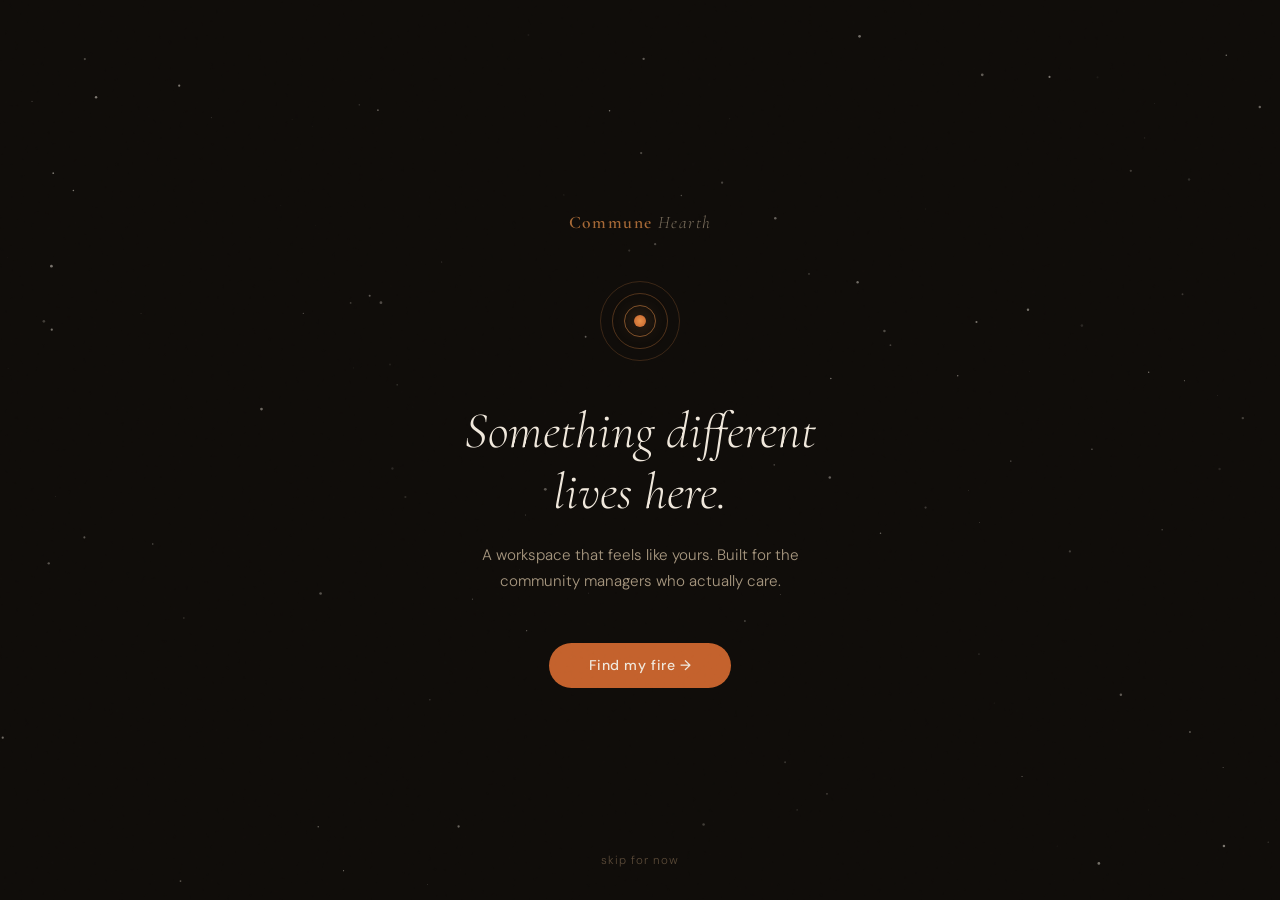
==== commit b1cc173e: "Update dashboard.html" ====
--- a/dashboard.html
+++ b/dashboard.html
@@ -47,11 +47,13 @@
 .hearth-card {
   grid-column: 2; grid-row: 1 / 3;
   display: flex; flex-direction: column; align-items: center;
-  justify-content: center; gap: 1.2rem; position: relative; overflow: hidden;
+  justify-content: space-between; gap: 0.8rem;
+  position: relative; overflow: hidden;
+  padding: 1.3rem 1rem;
 }
 .hearth-card::before {
   content: ''; position: absolute; inset: 0;
-  background: radial-gradient(ellipse at 50% 80%, var(--hero-glow) 0%, transparent 60%);
+  background: radial-gradient(ellipse at 50% 75%, var(--hero-glow) 0%, transparent 60%);
   pointer-events: none;
 }
 .hearth-title { font-family: var(--heading-font); font-size: 1.1rem; font-weight: 300; font-style: italic; color: var(--muted); letter-spacing: 0.04em; }
@@ -62,6 +64,7 @@
   position: relative; width: 100%; flex: 1;
   display: flex; align-items: flex-end; justify-content: center;
   min-height: 220px; max-height: 320px;
+  overflow: hidden;
 }
 #hearth-ember-canvas {
   position: absolute; inset: 0; width: 100%; height: 100%;
@@ -69,15 +72,15 @@
 }
 .hearth-arch {
   position: absolute; bottom: 0; left: 50%; transform: translateX(-50%);
-  width: 88%; z-index: 0; opacity: 0.55;
+  width: 70%; z-index: 0; opacity: 0.5;
 }
 .hearth-hearthstone {
   position: absolute; bottom: 0; left: 50%; transform: translateX(-50%);
-  width: 75%; z-index: 1;
+  width: 55%; z-index: 1;
 }
 .fire-container {
   width: 170px; position: relative; z-index: 3;
-  margin-bottom: 18px; flex-shrink: 0;
+  margin-bottom: 22px; flex-shrink: 0;
 }
 
 /* WARMTH */
@@ -295,15 +298,14 @@
           </svg>
 
           <!-- HEARTHSTONE (the floor shelf) -->
-          <svg class="hearth-hearthstone" viewBox="0 0 300 28" xmlns="http://www.w3.org/2000/svg">
-            <rect x="0" y="6" width="300" height="16" rx="4"
-              fill="var(--accent)" opacity="0.12"/>
-            <rect x="8" y="2" width="284" height="10" rx="3"
-              fill="var(--accent)" opacity="0.08"/>
-            <!-- stone seams -->
-            <line x1="75"  y1="6" x2="75"  y2="22" stroke="var(--accent)" stroke-width="0.8" opacity="0.2"/>
-            <line x1="150" y1="6" x2="150" y2="22" stroke="var(--accent)" stroke-width="0.8" opacity="0.2"/>
-            <line x1="225" y1="6" x2="225" y2="22" stroke="var(--accent)" stroke-width="0.8" opacity="0.2"/>
+          <svg class="hearth-hearthstone" viewBox="0 0 300 18" xmlns="http://www.w3.org/2000/svg">
+            <rect x="0" y="4" width="300" height="10" rx="3"
+              fill="var(--accent)" opacity="0.1"/>
+            <rect x="0" y="0" width="300" height="5" rx="2"
+              fill="var(--accent)" opacity="0.07"/>
+            <line x1="75"  y1="4" x2="75"  y2="14" stroke="var(--accent)" stroke-width="0.8" opacity="0.18"/>
+            <line x1="150" y1="4" x2="150" y2="14" stroke="var(--accent)" stroke-width="0.8" opacity="0.18"/>
+            <line x1="225" y1="4" x2="225" y2="14" stroke="var(--accent)" stroke-width="0.8" opacity="0.18"/>
           </svg>
 
           <!-- FIRE -->
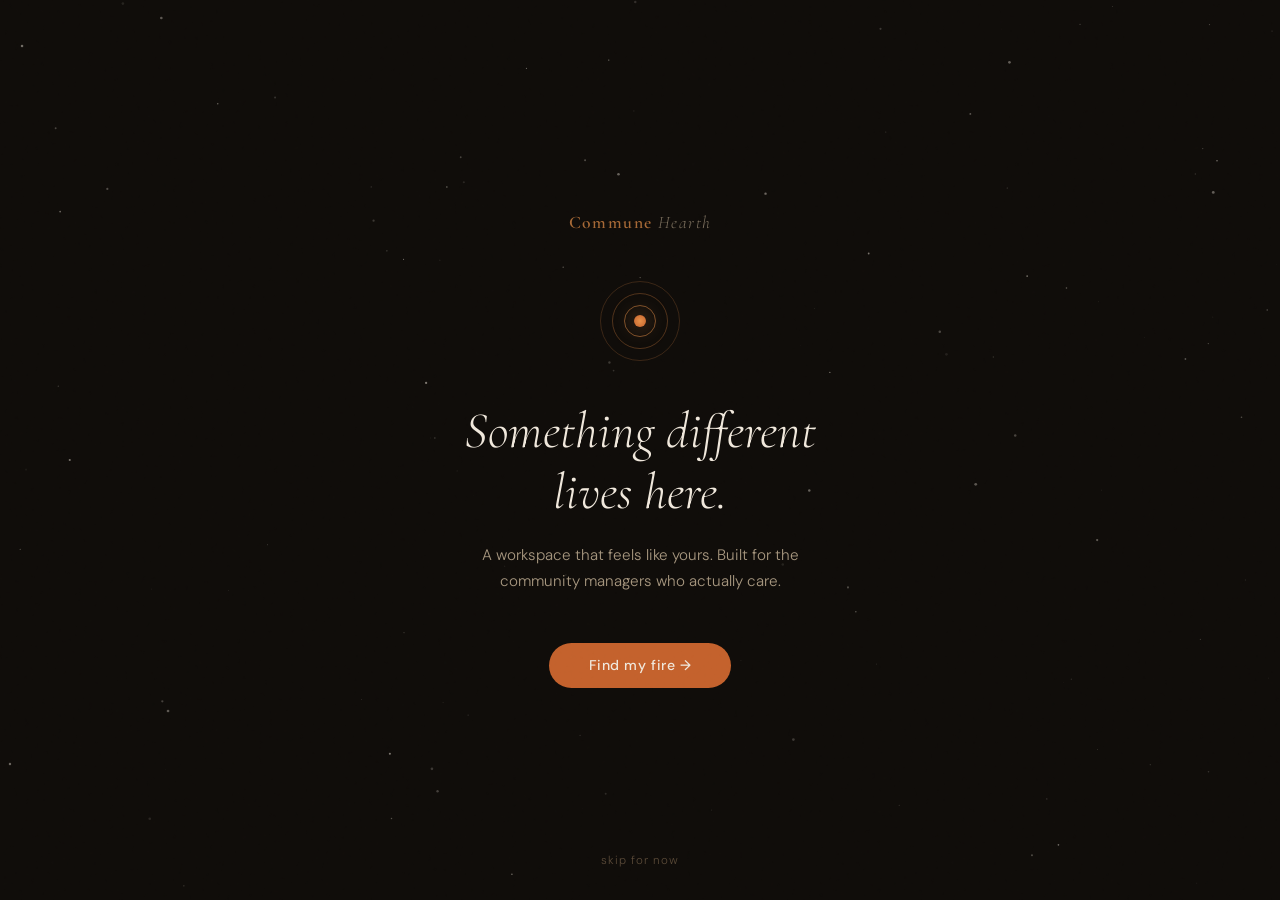
==== commit eb77115e: "Update dashboard.html" ====
--- a/dashboard.html
+++ b/dashboard.html
@@ -8,7 +8,7 @@
 <style>
 html, body { height: 100%; overflow: hidden; }
 .app-shell { display: flex; height: 100vh; }
-.app-main  { flex: 1; height: 100vh; overflow-y: auto; display: flex; flex-direction: column; padding: 1.8rem 2rem; gap: 1.4rem; position: relative; }
+.app-main  { flex: 1; height: 100vh; overflow-y: auto; display: flex; flex-direction: column; padding: 1.8rem 2rem 0; gap: 1.4rem; position: relative; }
 
 .ambient-glow {
   position: fixed; bottom: -20%; left: calc(var(--nav-w) + 15%);
@@ -178,7 +178,8 @@
   display: flex; align-items: center;
   gap: 1rem; padding: 0.5rem 0;
   border-top: 1px solid var(--border);
-  flex-shrink: 0; position: relative; z-index: 1;
+  flex-shrink: 0; position: sticky; bottom: 0;
+  background: var(--bg); z-index: 5;
   overflow: hidden;
 }
 .status-item {
@@ -203,7 +204,7 @@
 /* RESPONSIVE */
 @media (max-width: 1024px) {
   .content-grid { grid-template-columns: 1fr 1fr; grid-template-rows: auto auto auto; }
-  .hearth-card    { grid-column: 1/3; grid-row: 1; flex-direction: row; justify-content: space-around; }
+  .hearth-card    { grid-column: 1/3; grid-row: 1; min-height: 340px; }
   .todays-card    { grid-column: 1; grid-row: 2; }
   .platforms-card { grid-column: 2; grid-row: 2; }
   .moments-card   { grid-column: 1; grid-row: 3; }
@@ -213,17 +214,15 @@
 }
 @media (max-width: 599px) {
   .content-grid { grid-template-columns: 1fr; }
-  .hearth-card    { grid-column:1; grid-row:1; flex-direction: column; }
+  .hearth-card    { grid-column:1; grid-row:1; min-height: 300px; }
   .todays-card    { grid-column:1; grid-row:2; }
   .moments-card   { grid-column:1; grid-row:3; }
   .platforms-card { grid-column:1; grid-row:4; }
   .drafts-card    { grid-column:1; grid-row:5; }
   .topbar { flex-wrap: wrap; gap: 0.8rem; }
-  .status-item:not(:first-child) { display: none; }
-  .status-bar-right { margin-left: auto; }
+  .status-bar { display: none; }
   .topbar-right { width: 100%; justify-content: space-between; }
   .topbar-time { display: none; }
-  .status-bar-right { margin-left: 0; }
 }
 </style>
 </head>
@@ -278,7 +277,7 @@
           <canvas id="hearth-ember-canvas"></canvas>
 
           <!-- ARCH (SVG silhouette) -->
-          <svg class="hearth-arch" viewBox="0 0 320 200" xmlns="http://www.w3.org/2000/svg">
+          <svg class="hearth-arch" viewBox="0 0 240 200" xmlns="http://www.w3.org/2000/svg">
             <path d="M10,200 L10,90 Q10,20 80,20 L160,20 Q230,20 230,90 L230,200 Z"
               fill="none" stroke="var(--accent)" stroke-width="2.5"
               stroke-linecap="round" stroke-linejoin="round"
@@ -288,7 +287,7 @@
             <!-- keystone -->
             <polygon points="110,14 130,14 135,28 105,28"
               fill="var(--accent)" opacity="0.3"/>
-            <!-- side bricks suggestion -->
+            <!-- side brick suggestions -->
             <line x1="10" y1="120" x2="30" y2="120" stroke="var(--accent)" stroke-width="1" opacity="0.25"/>
             <line x1="10" y1="150" x2="30" y2="150" stroke="var(--accent)" stroke-width="1" opacity="0.25"/>
             <line x1="10" y1="180" x2="30" y2="180" stroke="var(--accent)" stroke-width="1" opacity="0.25"/>
